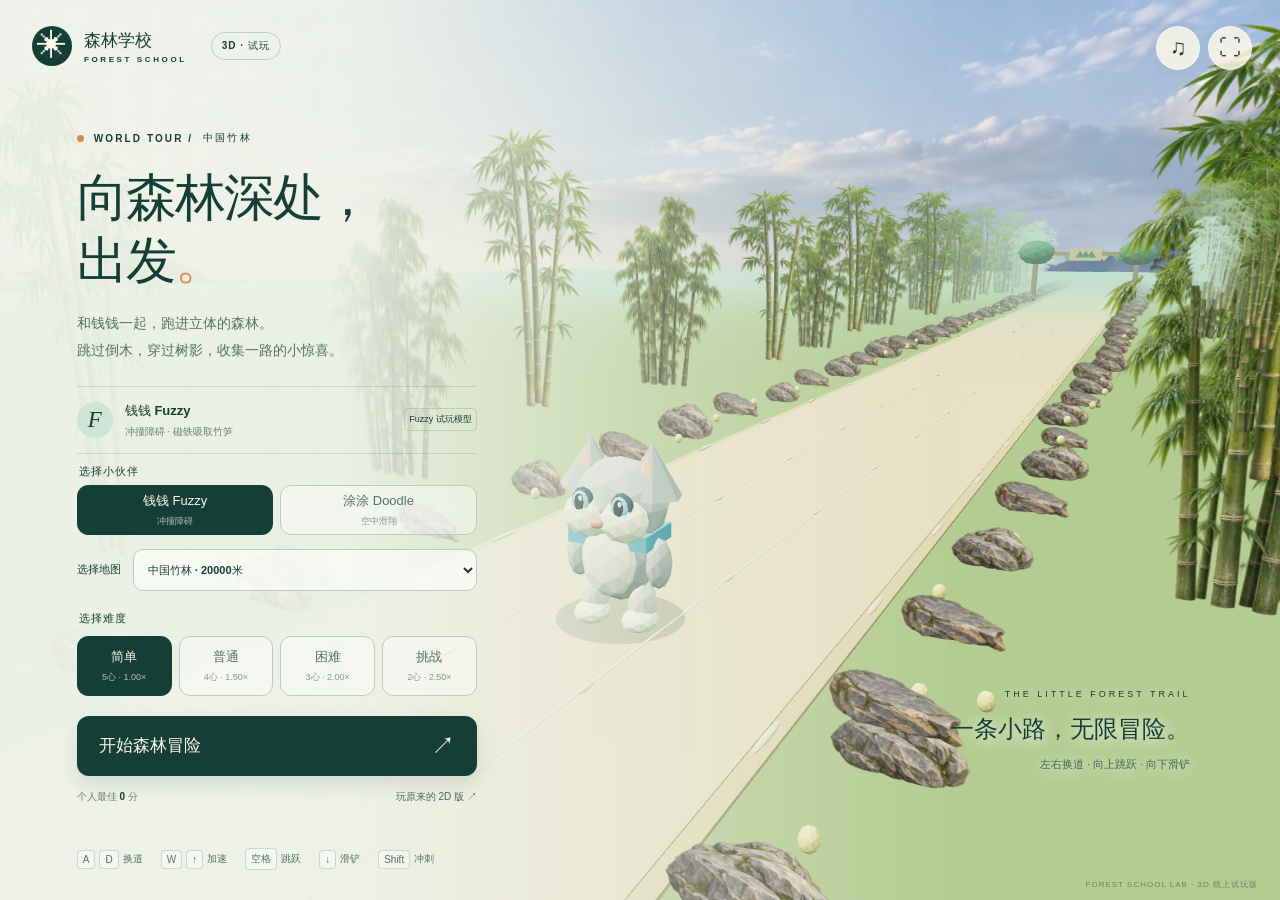
==== 3d/index.html @ b02e5a10 "feat: publish standalone 3d runner preview" ====
<!doctype html>
<html lang="zh-CN">
<head>
  <meta charset="UTF-8"><meta name="viewport" content="width=device-width, initial-scale=1, viewport-fit=cover">
  <meta name="theme-color" content="#163f36"><title>森林学校 · 林间奇遇 3D</title>
  <script>
    const previewUrl = new URL(location.href);
    for (const flag of ['testFuzzyV5', 'testDoodle', 'testSceneV2']) previewUrl.searchParams.set(flag, '1');
    previewUrl.searchParams.delete('testMap');
    if (previewUrl.href !== location.href) history.replaceState(null, '', previewUrl.href);
  </script>
  <link rel="icon" href="data:,"><link rel="stylesheet" href="./style.css">
</head>
<body>
  <main id="app">
    <canvas id="scene" aria-label="三维森林跑道：左右换道，上滑跳跃，下滑滑铲" tabindex="0"></canvas>
    <header class="brand"><span class="brand-mark">✳</span><span>森林学校<small>FOREST SCHOOL</small></span><span class="edition">3D · 试玩</span></header>
    <div class="utilities"><button id="sound" class="icon" aria-label="开启音效" title="音效">♫</button><button id="fullscreen" class="icon" aria-label="切换全屏" title="全屏">⛶</button><button id="pause" class="icon" aria-label="暂停游戏" hidden>Ⅱ</button></div>
    <section id="menu" class="screen menu" aria-label="开始界面">
      <div class="intro">
        <p class="eyebrow"><span></span> WORLD TOUR / <span id="menu-map-name">中国竹林</span></p>
        <h1>向森林深处，<br>出发<span>。</span></h1>
        <p id="menu-lead" class="lead">和钱钱一起，跑进立体的森林。<br>跳过倒木，穿过树影，收集一路的小惊喜。</p>
        <div class="character-line"><span id="character-avatar" class="avatar">F</span><div><b id="character-name">钱钱 Fuzzy</b><small id="character-power">护盾挡一次撞击 · 磁铁吸取橡果</small></div><span class="model-note">临时模型</span></div>
        <fieldset id="character-options" class="character-options" hidden><legend>选择小伙伴</legend><div class="level-options"><button data-character="fuzzy" class="selected" aria-pressed="true">钱钱 Fuzzy<small>冲撞障碍</small></button><button data-character="doodle" aria-pressed="false">涂涂 Doodle<small>空中滑翔</small></button></div></fieldset>
        <label class="map-picker" for="map-select">选择地图 <select id="map-select" aria-label="选择地图"></select></label>
        <fieldset id="levels"><legend>选择难度</legend><div class="level-options">
          <button data-level="easy" class="selected" aria-pressed="true">简单<small>5心 · 1.00×</small></button><button data-level="normal" aria-pressed="false">普通<small>4心 · 1.50×</small></button><button data-level="hard" aria-pressed="false">困难<small>3心 · 2.00×</small></button><button data-level="nightmare" aria-pressed="false">挑战<small>2心 · 2.50×</small></button>
        </div></fieldset>
        <button id="start-btn" class="primary" disabled><span>正在唤醒森林…</span><span aria-hidden="true">↗</span></button>
        <div class="menu-foot"><span>个人最佳 <b id="best">0</b> 分</span><a href="https://willzhan1983.github.io/forest-school-runner/" target="_blank" rel="noopener">玩原来的 2D 版 ↗</a></div>
      </div>
      <aside class="field-note"><span>THE LITTLE FOREST TRAIL</span><b>一条小路，无限冒险。</b><p>左右换道 · 向上跳跃 · 向下滑铲</p></aside>
      <div class="menu-controls"><span><kbd>A</kbd><kbd>D</kbd> 换道</span><span><kbd>W</kbd><kbd>↑</kbd> 加速</span><span><kbd>空格</kbd> 跳跃</span><span><kbd>↓</kbd> 滑铲</span><span><kbd>Shift</kbd> <span id="skill-control-hint">冲刺</span></span></div>
    </section>
    <section id="hud" hidden aria-label="游戏信息">
      <div class="stats"><div><small>本次得分</small><strong id="score">0</strong></div><div class="distance"><strong id="distance">0</strong><small>米</small></div><div class="hearts"><span id="hearts">♥ 5/5</span><div id="health-track" class="health-track" role="progressbar" aria-label="生命值" aria-valuemin="0" aria-valuemax="5" aria-valuenow="5"><i id="health-fill"></i></div><small>每 3000 分恢复 1 心</small></div></div>
      <div class="trail-label"><span id="map-num">01</span><span id="map-name">中国竹林</span><span id="map-goal">终点 20000m</span><i></i><span id="speed">24.0 m/s</span></div>
      <div id="mission" class="mission-pill"><span id="mission-alert" class="mission-alert" aria-hidden="true">!</span><span id="mission-label">短任务 · 收集橡果</span><strong id="mission-progress">0/12</strong><i><b id="mission-fill"></b></i></div>
      <div id="powerups" class="powerups" hidden><span id="shield-status" hidden><img src="./assets/items/shield.png" alt="">护盾 ×1</span><span id="magnet-status" hidden><img src="./assets/items/magnet.png" alt="">磁铁 <b id="magnet-time">0</b>s</span><span id="double-status" hidden><img alt="">双倍 <b id="double-time">0</b>s</span></div>
      <div id="dash-status" class="dash-status" data-state="ready"><span id="skill-label">ϟ 冲撞技能</span><strong id="dash-state">可使用</strong><small id="dash-time">撞碎前方障碍</small><i><b id="dash-fill"></b></i></div>
      <div id="toast" role="status" aria-live="polite"></div>
      <div class="controls"><div class="steer"><button data-action="left" aria-label="向左换道">←</button><button data-action="right" aria-label="向右换道">→</button></div><div class="actions"><button data-action="slide" aria-label="滑铲">↓<small>滑铲</small></button><button data-action="jump" aria-label="跳跃">↑<small>跳跃</small></button><button id="dash" data-action="dash" aria-label="冲撞"><span id="skill-icon">ϟ</span><small>冲撞</small></button></div></div>
    </section>
    <section id="dialog" class="screen dialog" hidden><div class="dialog-card"><p class="eyebrow" id="dialog-kicker">TAKE A LITTLE BREAK</p><h2 id="dialog-title">森林等你回来</h2><p id="dialog-copy"></p><div id="result-stats" hidden></div><button id="resume" class="primary">继续奔跑 →</button><button id="next-map" class="primary" hidden>前往下一张地图 →</button><button id="restart" class="primary" hidden>再跑一次 ↗</button><button id="home" class="secondary">返回首页</button></div></section>
    <div id="failure" class="failure" role="alert" hidden><h2>森林暂时没能打开</h2><p id="failure-copy">请刷新重试，或先玩原来的 2D 版本。</p><button onclick="location.reload()">重新加载</button><a href="https://willzhan1983.github.io/forest-school-runner/">打开原版</a></div>
    <footer class="prototype-label">FOREST SCHOOL LAB · 3D 原型 · 角色为临时模型</footer>
  </main>
  <script type="importmap">{"imports":{"three":"./vendor/three.module.js"}}</script>
  <script type="module">
    import('./main.js').catch(error => {
      console.error(error);
      document.querySelector('#failure').hidden = false;
      document.querySelector('#failure-copy').textContent = '3D 加载失败。可刷新重试，或先玩原来的 2D 版本。';
    });
  </script>
</body>
</html>
---- 3d/style.css ----
:root{font-family:-apple-system,BlinkMacSystemFont,"PingFang SC","Microsoft YaHei",sans-serif;color:#153f36;font-synthesis:none;--ink:#153f36;--cream:#fcf7e9;--mint:#dbebd3}
#app:not([data-mode="menu"]) .edition{display:none}
*{box-sizing:border-box}body{margin:0;background:#b1d4bc}button,a{-webkit-tap-highlight-color:transparent}button{font:inherit;cursor:pointer;touch-action:manipulation}button:focus-visible,a:focus-visible{outline:3px solid #e39435;outline-offset:4px}button:disabled{cursor:wait;opacity:.65}[hidden]{display:none!important}
#app{position:relative;width:100%;height:100dvh;min-height:360px;overflow:hidden}#scene{width:100%;height:100%;display:block;touch-action:none;outline:none}
.brand{position:absolute;top:max(26px,env(safe-area-inset-top));left:max(32px,env(safe-area-inset-left));display:flex;align-items:center;gap:12px;z-index:3;font-size:17px;font-weight:700}.brand small{display:block;font-size:8px;letter-spacing:2.6px;margin-top:3px}.brand-mark{display:grid;place-items:center;background:var(--ink);color:var(--cream);width:40px;height:40px;border-radius:50%;font-size:30px}.edition{font-size:10px;font-weight:600;letter-spacing:1px;border:1px solid #153f3633;padding:6px 10px;border-radius:20px;margin-left:12px}
.utilities{position:absolute;top:max(26px,env(safe-area-inset-top));right:max(28px,env(safe-area-inset-right));display:flex;gap:8px;z-index:5}.icon{background:#fcf7e9d9;border:1px solid #fff7;width:44px;height:44px;border-radius:50%;color:var(--ink);font-size:22px;box-shadow:0 2px 12px #153f360c}.icon:hover{background:#fff}
.screen{position:absolute;inset:0}.menu{background:linear-gradient(90deg,#eef2e9f5 0%,#eef2e9ed 27%,#eef2e958 52%,transparent 75%);display:flex;align-items:center;padding:90px 6% 65px}.intro{max-width:400px;width:40%}.eyebrow{font-size:10px;letter-spacing:2.1px;font-weight:700;display:flex;align-items:center;gap:10px}.eyebrow>span:first-child{background:#d48b46;width:7px;height:7px;border-radius:50%}h1{font-size:clamp(36px,4vw,62px);font-weight:800;letter-spacing:-2px;line-height:1.22;margin:22px 0 18px}h1>span{color:#dd904e}.lead{font-size:14px;line-height:1.9;color:#527368;margin:0 0 22px}.character-line{display:flex;align-items:center;gap:12px;padding:14px 0;border-top:1px solid #153f3622;border-bottom:1px solid #153f3622}.avatar{width:36px;height:36px;background:#cfe3d6;border-radius:50%;display:grid;place-items:center;font-family:Georgia,serif;font-size:23px;font-style:italic}.character-line b{font-size:13px}.character-line small{font-size:10px;display:block;color:#688377;margin-top:5px}.model-note{margin-left:auto;font-size:9px;border:1px solid #9daea077;border-radius:4px;padding:4px;white-space:nowrap}
fieldset{padding:0;margin:20px 0;border:0}legend{font-size:11px;margin-bottom:10px;letter-spacing:1px}.level-options{display:flex;gap:7px}.level-options button{flex:1;border:1px solid #bccbc0;border-radius:11px;background:#ffffff66;padding:11px 4px;color:#527368;font-size:13px;min-height:48px}.level-options button small{display:block;font-size:9px;opacity:.7;margin-top:5px}.level-options button.selected{color:var(--cream);background:var(--ink);border-color:var(--ink)}.primary{width:100%;min-height:54px;padding:14px 22px;background:var(--ink);color:var(--cream);border:0;border-radius:12px;display:flex;align-items:center;justify-content:space-between;font-size:17px;font-weight:600;box-shadow:0 8px 20px #173a2820}.primary:hover{background:#235b48}.primary span:last-child{font-size:24px}.menu-foot{display:flex;justify-content:space-between;gap:10px;font-size:10px;margin-top:14px;color:#6c8275}.menu-foot a{color:#46685b;text-decoration:none}.menu-foot b{color:var(--ink)}.field-note{position:absolute;right:7%;bottom:13%;text-align:right;max-width:340px;text-shadow:0 2px 14px #fff}.field-note>span{font-size:9px;letter-spacing:3px}.field-note b{display:block;font-size:24px;margin:12px 0}.field-note p{font-size:11px;color:#446958}.menu-controls{position:absolute;bottom:30px;left:6%;display:flex;gap:18px;font-size:10px;color:#527368}.menu-controls span{display:flex;align-items:center;gap:4px}kbd{font-family:inherit;border:1px solid #78988955;border-radius:4px;padding:3px 5px;background:#fff6;font-size:10px}
.map-picker{display:flex;align-items:center;gap:12px;margin-top:14px;font-size:11px;font-weight:700}.map-picker select{flex:1;min-width:0;height:42px;border:1px solid #bccbc0;border-radius:10px;padding:0 10px;background:#fff9;color:var(--ink);font:inherit}
.prototype-label{position:absolute;bottom:max(10px,env(safe-area-inset-bottom));right:22px;font-size:8px;letter-spacing:1px;color:#173f3680;pointer-events:none}.stats{position:absolute;top:max(88px,calc(env(safe-area-inset-top) + 65px));left:50%;transform:translateX(-50%);width:min(540px,calc(100% - 40px));display:flex;align-items:center;justify-content:space-between;border:1px solid #fff8;border-radius:18px;padding:14px 22px;background:#fcf7e9d9;box-shadow:0 6px 24px #173f3610;backdrop-filter:blur(12px)}.stats small{font-size:10px;display:block;color:#597769}.stats strong{font-size:27px;font-variant-numeric:tabular-nums}.distance{display:flex;align-items:baseline;gap:4px}.distance strong{font-size:25px}.hearts{text-align:right}.hearts>span{letter-spacing:2px;color:#c86548;font-size:21px}.hearts small{font-size:9px;margin-top:5px}.trail-label{position:absolute;top:180px;left:50%;transform:translateX(-50%);font-size:10px;letter-spacing:1px;display:flex;gap:8px;align-items:center;white-space:nowrap}.trail-label>span:first-child{background:#1c513f;color:white;border-radius:50%;padding:5px}.trail-label i{width:28px;height:1px;background:#32644288}.controls{position:absolute;bottom:max(32px,calc(env(safe-area-inset-bottom) + 18px));left:4%;right:4%;display:flex;justify-content:space-between;align-items:flex-end;pointer-events:none}.controls button{pointer-events:auto;min-width:56px;height:58px;border:1px solid #fff9;border-radius:18px;color:var(--ink);font-size:26px;background:#fcf7e9dd;box-shadow:0 5px 16px #163f3622;user-select:none}.controls button:active{transform:scale(.95);background:#fff}.steer,.actions{display:flex;gap:8px;align-items:flex-end}.controls small{display:block;font-size:9px;font-weight:600;line-height:1}.controls #dash{background:#e3a34c;color:#3b381c;min-width:68px;height:70px;border-color:#f5d497}.controls #dash:disabled{opacity:.6;cursor:default}
#toast{position:absolute;top:220px;left:50%;transform:translateX(-50%);padding:9px 16px;border-radius:20px;background:#153f36dc;color:white;font-size:12px;white-space:nowrap;opacity:0;transition:opacity .2s;pointer-events:none}#toast.visible{opacity:1}.dialog{background:#0d33275c;backdrop-filter:blur(8px);z-index:6;display:grid;place-items:center;padding:24px}.dialog-card{background:var(--cream);padding:32px;border-radius:26px;width:min(400px,100%);text-align:center;box-shadow:0 20px 80px #0d33272e}.dialog-card .eyebrow{justify-content:center;font-size:9px}.dialog-card h2{font-size:28px;margin:24px 0 12px}.dialog-card p{font-size:13px;color:#648071;line-height:1.8}.dialog-card .primary{justify-content:center;margin-top:22px}.secondary{width:100%;min-height:44px;background:transparent;border:0;color:#547267;margin-top:8px}.result-number{font-size:46px;font-weight:700;line-height:1.4}.result-detail{display:flex;justify-content:center;gap:24px;font-size:13px;color:#648071}.failure{position:absolute;inset:0;z-index:20;display:flex;flex-direction:column;justify-content:center;align-items:center;padding:30px;background:var(--cream);text-align:center}.failure button,.failure a{margin:10px;padding:14px;border-radius:12px;color:var(--ink);border:1px solid #557467;background:white;font-size:16px}
@media(orientation:portrait){.brand{left:20px;top:max(20px,env(safe-area-inset-top));font-size:14px;gap:9px}.brand-mark{width:34px;height:34px;font-size:26px}.brand small{font-size:7px}.edition{margin-left:2px;font-size:8px;padding:5px 7px}.utilities{right:16px;top:max(18px,env(safe-area-inset-top));gap:5px}.icon{width:40px;height:44px;border-radius:14px;font-size:20px}#fullscreen{display:none}.menu{padding:0;background:linear-gradient(0deg,#edf1e7 0%,#edf1e7fa 35%,#edf1e7d9 56%,transparent 76%);align-items:flex-end}.intro{width:100%;max-width:none;padding:0 24px max(36px,calc(env(safe-area-inset-bottom) + 24px))}.eyebrow{font-size:9px;margin:8px 0}h1{font-size:36px;line-height:1.2;margin:12px 0;letter-spacing:-1px}h1 br{display:none}.lead{font-size:12px;line-height:1.6;margin-bottom:14px}.lead br{display:none}.character-line{padding:10px 0}.character-line small{font-size:9px}fieldset{margin:14px 0}.level-options button{min-height:49px;padding:9px 3px}.primary{min-height:54px}.menu-foot{font-size:9px;margin-top:12px}.field-note,.menu-controls{display:none}.prototype-label{font-size:7px;bottom:8px;right:50%;transform:translateX(50%);white-space:nowrap}.stats{top:max(78px,calc(env(safe-area-inset-top) + 60px));width:calc(100% - 32px);padding:12px 14px;gap:8px}.stats strong{font-size:25px}.hearts>span{font-size:18px;letter-spacing:1px}.hearts small{font-size:8px}.trail-label{top:159px}#toast{top:197px;font-size:11px;max-width:94%;white-space:normal;text-align:center}.controls{left:12px;right:12px;bottom:max(28px,calc(env(safe-area-inset-bottom) + 16px))}.steer,.actions{gap:6px}.controls button{min-width:48px;width:48px;height:56px;border-radius:16px}.controls #dash{min-width:56px;height:65px}.dialog-card{padding:24px}}
@media(orientation:portrait) and (max-height:700px){.intro{padding:0 18px 28px}h1{font-size:30px}.lead{margin-bottom:8px}.character-line{padding:8px 0}fieldset{margin:10px 0}.level-options button{min-height:46px}.menu-foot{margin-top:8px}.eyebrow{font-size:8px}.brand{top:12px}.utilities{top:10px}}
@media(orientation:landscape) and (max-height:560px){.brand{top:14px;left:22px;font-size:13px}.brand-mark{width:30px;height:30px;font-size:23px}.utilities{top:12px;right:16px}.menu{padding:65px 5% 22px}.intro{width:46%;max-width:380px}.intro>.eyebrow,.lead,.character-line,.menu-controls,.field-note{display:none}h1{font-size:32px;margin:0 0 12px}h1 br{display:none}fieldset{margin:12px 0}.level-options button{min-height:48px;padding:8px}.primary{min-height:48px;padding:10px 18px}.stats{top:12px;width:340px;padding:8px 12px}.stats strong{font-size:20px}.hearts>span{font-size:15px}.hearts small{font-size:8px}.trail-label{top:86px}#toast{top:116px}.controls{bottom:20px}.prototype-label{bottom:5px}.dialog-card{padding:20px;width:360px}.dialog-card h2{margin:10px 0;font-size:24px}.dialog-card .primary{margin-top:12px}}
.hearts>span{font-size:14px;font-weight:800;letter-spacing:0}
.health-track{width:125px;max-width:100%;height:9px;margin:4px 0 3px auto;border-radius:99px;background:#f0d3c9;overflow:hidden}
.health-track i{display:block;height:100%;width:100%;border-radius:inherit;background:#cc674d;transition:width .2s}
.powerups{position:absolute;left:50%;bottom:max(108px,calc(env(safe-area-inset-bottom) + 94px));transform:translateX(-50%);display:flex;gap:7px;white-space:nowrap;pointer-events:none}
.powerups[hidden],.powerups span[hidden]{display:none}
.powerups span{display:flex;align-items:center;gap:4px;padding:4px 9px 4px 5px;border-radius:20px;background:#fff9e9e8;color:#194c42;font-size:11px;font-weight:700;box-shadow:0 3px 12px #173f3622}
.powerups img{width:25px;height:25px;object-fit:contain}
@media(max-width:360px){.powerups{gap:3px}.powerups span{padding:3px 5px;font-size:10px}.powerups img{width:20px;height:20px}}
@media(orientation:portrait){.menu{overflow-y:auto}.intro{margin-top:auto}.map-picker{margin-top:8px}.trail-label{gap:5px;font-size:9px}.trail-label i{width:12px}}
@media(orientation:portrait) and (max-height:700px){.lead,.character-line{display:none}.map-picker select{height:38px}.menu-foot{margin-top:6px}}
@media(orientation:portrait){.health-track{width:94px;height:8px}.hearts>span{font-size:13px}}
@media(orientation:landscape) and (max-height:560px){.health-track{width:92px;height:7px}.powerups{bottom:auto;top:111px}}
.mission-pill{position:absolute;top:202px;left:50%;transform:translateX(-50%);width:min(360px,calc(100% - 32px));min-height:44px;padding:7px 12px;border:2px solid #e5a447;border-radius:14px;background:#fcf7e9f5;box-shadow:0 5px 18px #173f3640;display:flex;align-items:center;gap:8px;color:var(--ink);font-size:13px;font-weight:700;white-space:nowrap;pointer-events:none}
.mission-alert{display:grid;place-items:center;flex:none;width:28px;height:28px;border-radius:50%;background:#d9762c;color:#fff;font-size:20px;line-height:1}.mission-pill strong{margin-left:auto;font-size:14px;font-variant-numeric:tabular-nums}.mission-pill>i{position:absolute;bottom:0;left:12px;right:12px;height:4px;background:#b9cdbb;border-radius:4px;overflow:hidden}.mission-pill>i>b{display:block;width:0;height:100%;background:#d99047}.mission-pill.done{background:#e8f3db;border-color:#75ae65}.mission-pill.done .mission-alert{background:#3e9165}
#toast{top:258px}
@media(orientation:portrait){.mission-pill{top:184px}#toast{top:236px}}
@media(orientation:landscape) and (max-height:560px){.mission-pill{top:108px}.powerups{top:160px}#toast{top:202px}}
.dash-status{position:absolute;right:max(18px,env(safe-area-inset-right));top:274px;width:108px;padding:10px 11px;border:1px solid #c5efdf;border-radius:15px;background:#103c35e8;color:#fff;box-shadow:0 5px 18px #102c2680;pointer-events:none;text-align:center;font-variant-numeric:tabular-nums}
.dash-status span,.dash-status small{display:block;font-size:10px}.dash-status strong{display:block;margin:4px 0;font-size:17px}.dash-status i{display:block;height:5px;margin-top:7px;border-radius:9px;background:#ffffff55;overflow:hidden}.dash-status i b{display:block;width:100%;height:100%;background:#f8c978;border-radius:inherit}.dash-status[data-state="active"]{background:#146d62f2;border-color:#78ffdc;box-shadow:0 0 22px #53edc9ad}.dash-status[data-state="active"] strong{color:#fff2a5}.dash-status[data-state="cooling"]{background:#28423dde;color:#ecf5ec}
@media(orientation:portrait){.dash-status{top:286px;right:max(10px,env(safe-area-inset-right));width:99px;padding:9px 7px}}
@media(orientation:landscape) and (max-height:560px){.dash-status{top:96px;right:max(14px,env(safe-area-inset-right))}}
.character-options{margin:10px 0}.character-options legend{margin-bottom:6px}.character-options button{min-height:42px;padding:6px 4px}
@media(orientation:portrait) and (max-height:700px){.character-options{margin:6px 0}.character-options button{min-height:38px}}
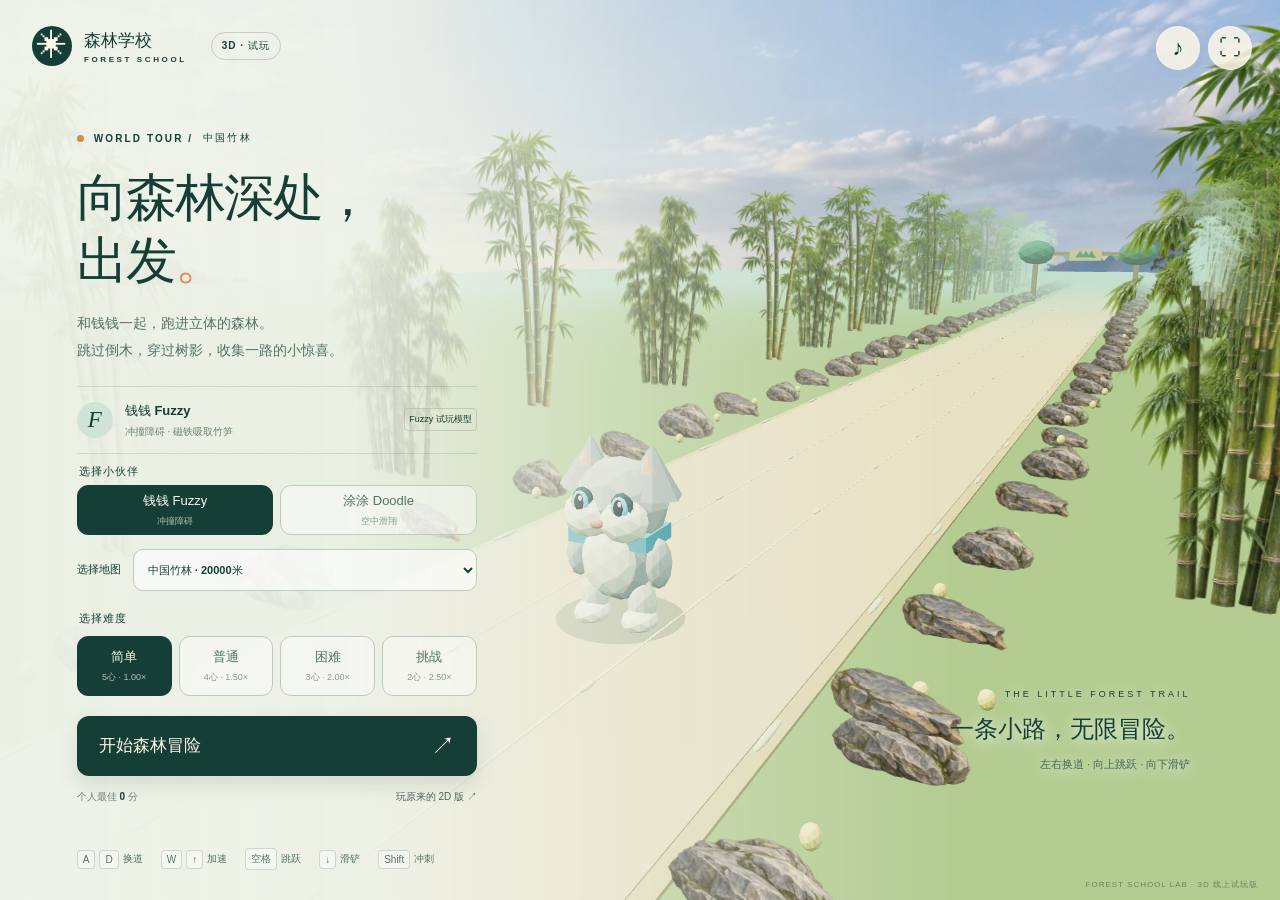
==== commit f3965c5b: "Add map-specific background music to 3D runner" ====
--- a/3d/index.html
+++ b/3d/index.html
@@ -15,7 +15,7 @@
   <main id="app">
     <canvas id="scene" aria-label="三维森林跑道：左右换道，上滑跳跃，下滑滑铲" tabindex="0"></canvas>
     <header class="brand"><span class="brand-mark">✳</span><span>森林学校<small>FOREST SCHOOL</small></span><span class="edition">3D · 试玩</span></header>
-    <div class="utilities"><button id="sound" class="icon" aria-label="开启音效" title="音效">♫</button><button id="fullscreen" class="icon" aria-label="切换全屏" title="全屏">⛶</button><button id="pause" class="icon" aria-label="暂停游戏" hidden>Ⅱ</button></div>
+    <div class="utilities"><button id="sound" class="icon" aria-label="关闭音乐和音效" title="音乐与音效">♪</button><button id="fullscreen" class="icon" aria-label="切换全屏" title="全屏">⛶</button><button id="pause" class="icon" aria-label="暂停游戏" hidden>Ⅱ</button></div>
     <section id="menu" class="screen menu" aria-label="开始界面">
       <div class="intro">
         <p class="eyebrow"><span></span> WORLD TOUR / <span id="menu-map-name">中国竹林</span></p>
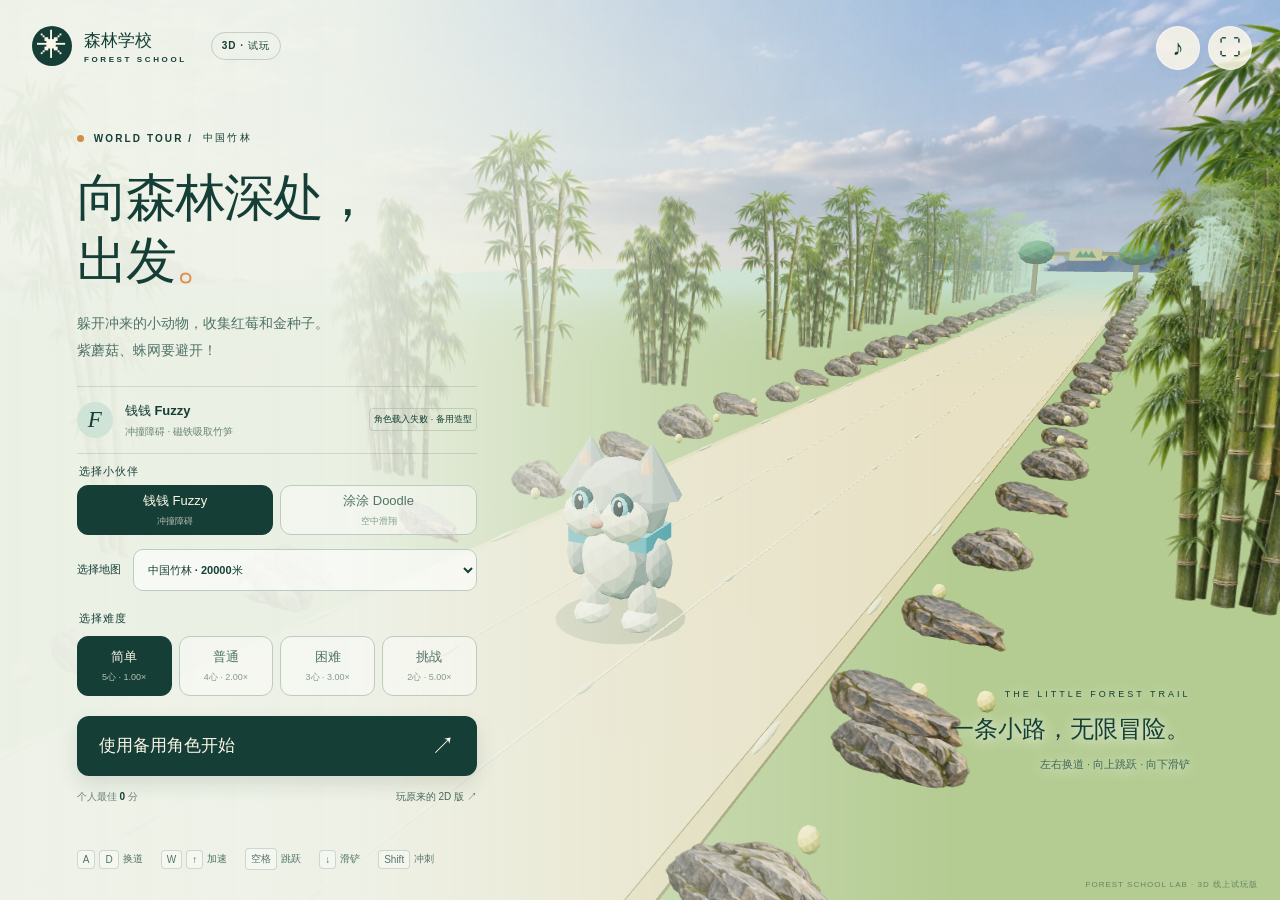
==== commit 10a9741d: "Release 3D plush characters, wildlife and 1/2/3/5 speed tiers" ====
--- a/3d/index.html
+++ b/3d/index.html
@@ -9,7 +9,7 @@
     previewUrl.searchParams.delete('testMap');
     if (previewUrl.href !== location.href) history.replaceState(null, '', previewUrl.href);
   </script>
-  <link rel="icon" href="data:,"><link rel="stylesheet" href="./style.css">
+  <link rel="icon" href="data:,"><link rel="stylesheet" href="./style.css?v=release-20261004">
 </head>
 <body>
   <main id="app">
@@ -25,7 +25,7 @@
         <fieldset id="character-options" class="character-options" hidden><legend>选择小伙伴</legend><div class="level-options"><button data-character="fuzzy" class="selected" aria-pressed="true">钱钱 Fuzzy<small>冲撞障碍</small></button><button data-character="doodle" aria-pressed="false">涂涂 Doodle<small>空中滑翔</small></button></div></fieldset>
         <label class="map-picker" for="map-select">选择地图 <select id="map-select" aria-label="选择地图"></select></label>
         <fieldset id="levels"><legend>选择难度</legend><div class="level-options">
-          <button data-level="easy" class="selected" aria-pressed="true">简单<small>5心 · 1.00×</small></button><button data-level="normal" aria-pressed="false">普通<small>4心 · 1.50×</small></button><button data-level="hard" aria-pressed="false">困难<small>3心 · 2.00×</small></button><button data-level="nightmare" aria-pressed="false">挑战<small>2心 · 2.50×</small></button>
+          <button data-level="easy" class="selected" aria-pressed="true">简单<small>5心 · 1.00×</small></button><button data-level="normal" aria-pressed="false">普通<small>4心 · 2.00×</small></button><button data-level="hard" aria-pressed="false">困难<small>3心 · 3.00×</small></button><button data-level="nightmare" aria-pressed="false">挑战<small>2心 · 5.00×</small></button>
         </div></fieldset>
         <button id="start-btn" class="primary" disabled><span>正在唤醒森林…</span><span aria-hidden="true">↗</span></button>
         <div class="menu-foot"><span>个人最佳 <b id="best">0</b> 分</span><a href="https://willzhan1983.github.io/forest-school-runner/" target="_blank" rel="noopener">玩原来的 2D 版 ↗</a></div>
@@ -40,6 +40,7 @@
       <div id="powerups" class="powerups" hidden><span id="shield-status" hidden><img src="./assets/items/shield.png" alt="">护盾 ×1</span><span id="magnet-status" hidden><img src="./assets/items/magnet.png" alt="">磁铁 <b id="magnet-time">0</b>s</span><span id="double-status" hidden><img alt="">双倍 <b id="double-time">0</b>s</span></div>
       <div id="dash-status" class="dash-status" data-state="ready"><span id="skill-label">ϟ 冲撞技能</span><strong id="dash-state">可使用</strong><small id="dash-time">撞碎前方障碍</small><i><b id="dash-fill"></b></i></div>
       <div id="toast" role="status" aria-live="polite"></div>
+      <div id="animal-warning" role="status" aria-live="polite" hidden></div>
       <div class="controls"><div class="steer"><button data-action="left" aria-label="向左换道">←</button><button data-action="right" aria-label="向右换道">→</button></div><div class="actions"><button data-action="slide" aria-label="滑铲">↓<small>滑铲</small></button><button data-action="jump" aria-label="跳跃">↑<small>跳跃</small></button><button id="dash" data-action="dash" aria-label="冲撞"><span id="skill-icon">ϟ</span><small>冲撞</small></button></div></div>
     </section>
     <section id="dialog" class="screen dialog" hidden><div class="dialog-card"><p class="eyebrow" id="dialog-kicker">TAKE A LITTLE BREAK</p><h2 id="dialog-title">森林等你回来</h2><p id="dialog-copy"></p><div id="result-stats" hidden></div><button id="resume" class="primary">继续奔跑 →</button><button id="next-map" class="primary" hidden>前往下一张地图 →</button><button id="restart" class="primary" hidden>再跑一次 ↗</button><button id="home" class="secondary">返回首页</button></div></section>
@@ -48,7 +49,7 @@
   </main>
   <script type="importmap">{"imports":{"three":"./vendor/three.module.js"}}</script>
   <script type="module">
-    import('./main.js').catch(error => {
+    import('./main.js?v=speed-1235-20261004').catch(error => {
       console.error(error);
       document.querySelector('#failure').hidden = false;
       document.querySelector('#failure-copy').textContent = '3D 加载失败。可刷新重试，或先玩原来的 2D 版本。';
--- a/3d/style.css
+++ b/3d/style.css
@@ -34,4 +34,8 @@
 @media(orientation:portrait){.dash-status{top:286px;right:max(10px,env(safe-area-inset-right));width:99px;padding:9px 7px}}
 @media(orientation:landscape) and (max-height:560px){.dash-status{top:96px;right:max(14px,env(safe-area-inset-right))}}
 .character-options{margin:10px 0}.character-options legend{margin-bottom:6px}.character-options button{min-height:42px;padding:6px 4px}
+#toast{top:auto;bottom:max(154px,calc(env(safe-area-inset-bottom) + 140px));left:4%;transform:none;max-width:calc(100% - 32px);white-space:normal}
+#animal-warning{position:absolute;bottom:max(205px,calc(env(safe-area-inset-bottom) + 191px));left:4%;max-width:calc(100% - 32px);padding:8px 12px;border:2px solid #edaa4f;border-radius:14px;background:#fff1d9f0;color:#713d12;font-size:12px;font-weight:700;pointer-events:none}
+@media(orientation:portrait){#toast,#animal-warning{left:16px;font-size:11px}}
+@media(orientation:landscape) and (max-height:560px){#toast{bottom:100px}#animal-warning{bottom:142px}}
 @media(orientation:portrait) and (max-height:700px){.character-options{margin:6px 0}.character-options button{min-height:38px}}
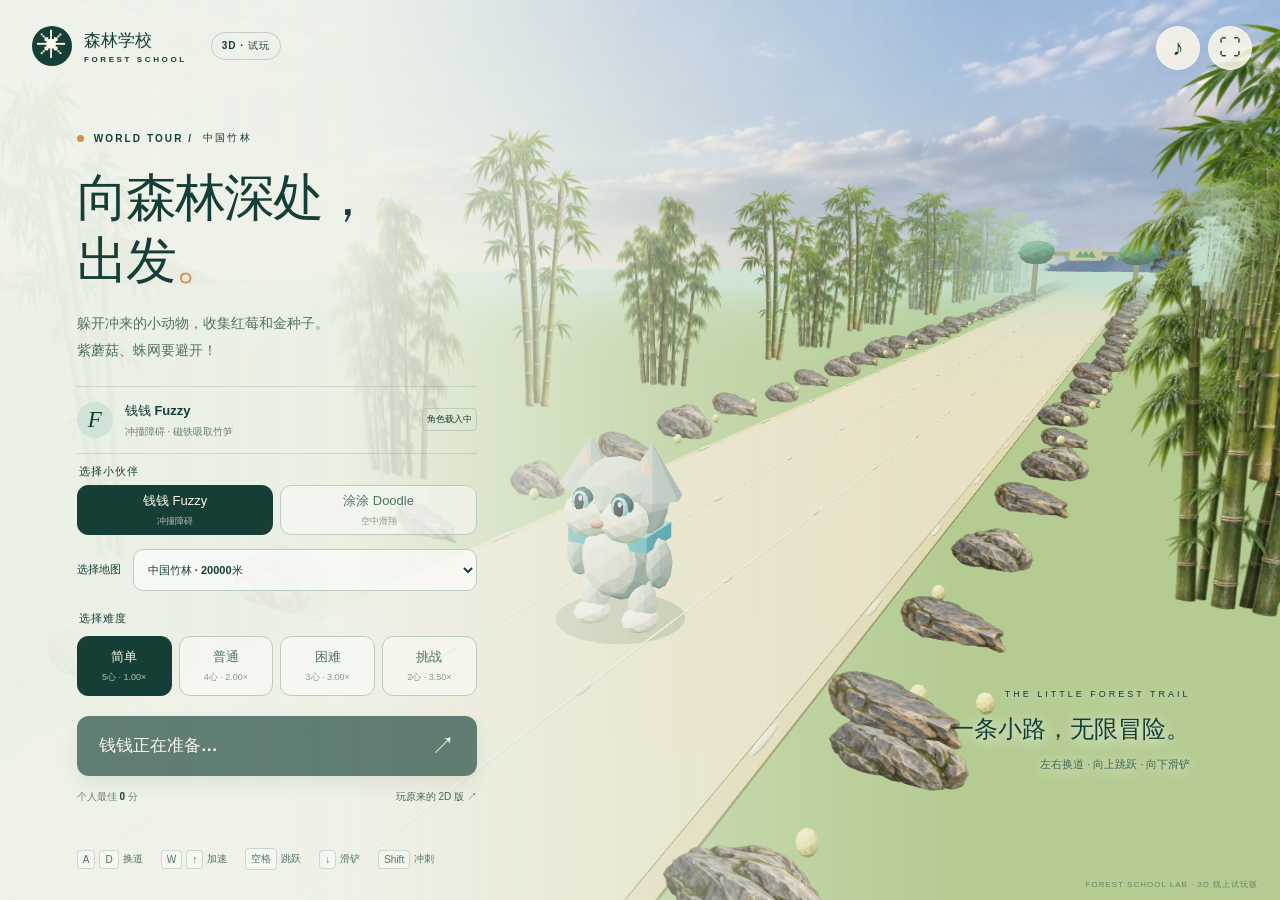
==== commit 8c14625b: "Complete runner audit optimizations and mobile fullscreen flow" ====
--- a/3d/index.html
+++ b/3d/index.html
@@ -25,7 +25,7 @@
         <fieldset id="character-options" class="character-options" hidden><legend>选择小伙伴</legend><div class="level-options"><button data-character="fuzzy" class="selected" aria-pressed="true">钱钱 Fuzzy<small>冲撞障碍</small></button><button data-character="doodle" aria-pressed="false">涂涂 Doodle<small>空中滑翔</small></button></div></fieldset>
         <label class="map-picker" for="map-select">选择地图 <select id="map-select" aria-label="选择地图"></select></label>
         <fieldset id="levels"><legend>选择难度</legend><div class="level-options">
-          <button data-level="easy" class="selected" aria-pressed="true">简单<small>5心 · 1.00×</small></button><button data-level="normal" aria-pressed="false">普通<small>4心 · 2.00×</small></button><button data-level="hard" aria-pressed="false">困难<small>3心 · 3.00×</small></button><button data-level="nightmare" aria-pressed="false">挑战<small>2心 · 5.00×</small></button>
+          <button data-level="easy" class="selected" aria-pressed="true">简单<small>5心 · 1.00×</small></button><button data-level="normal" aria-pressed="false">普通<small>4心 · 2.00×</small></button><button data-level="hard" aria-pressed="false">困难<small>3心 · 3.00×</small></button><button data-level="nightmare" aria-pressed="false">挑战<small>2心 · 3.50×</small></button>
         </div></fieldset>
         <button id="start-btn" class="primary" disabled><span>正在唤醒森林…</span><span aria-hidden="true">↗</span></button>
         <div class="menu-foot"><span>个人最佳 <b id="best">0</b> 分</span><a href="https://willzhan1983.github.io/forest-school-runner/" target="_blank" rel="noopener">玩原来的 2D 版 ↗</a></div>
@@ -49,7 +49,7 @@
   </main>
   <script type="importmap">{"imports":{"three":"./vendor/three.module.js"}}</script>
   <script type="module">
-    import('./main.js?v=speed-1235-20261004').catch(error => {
+    import('./main.js?v=audit-20261014').catch(error => {
       console.error(error);
       document.querySelector('#failure').hidden = false;
       document.querySelector('#failure-copy').textContent = '3D 加载失败。可刷新重试，或先玩原来的 2D 版本。';
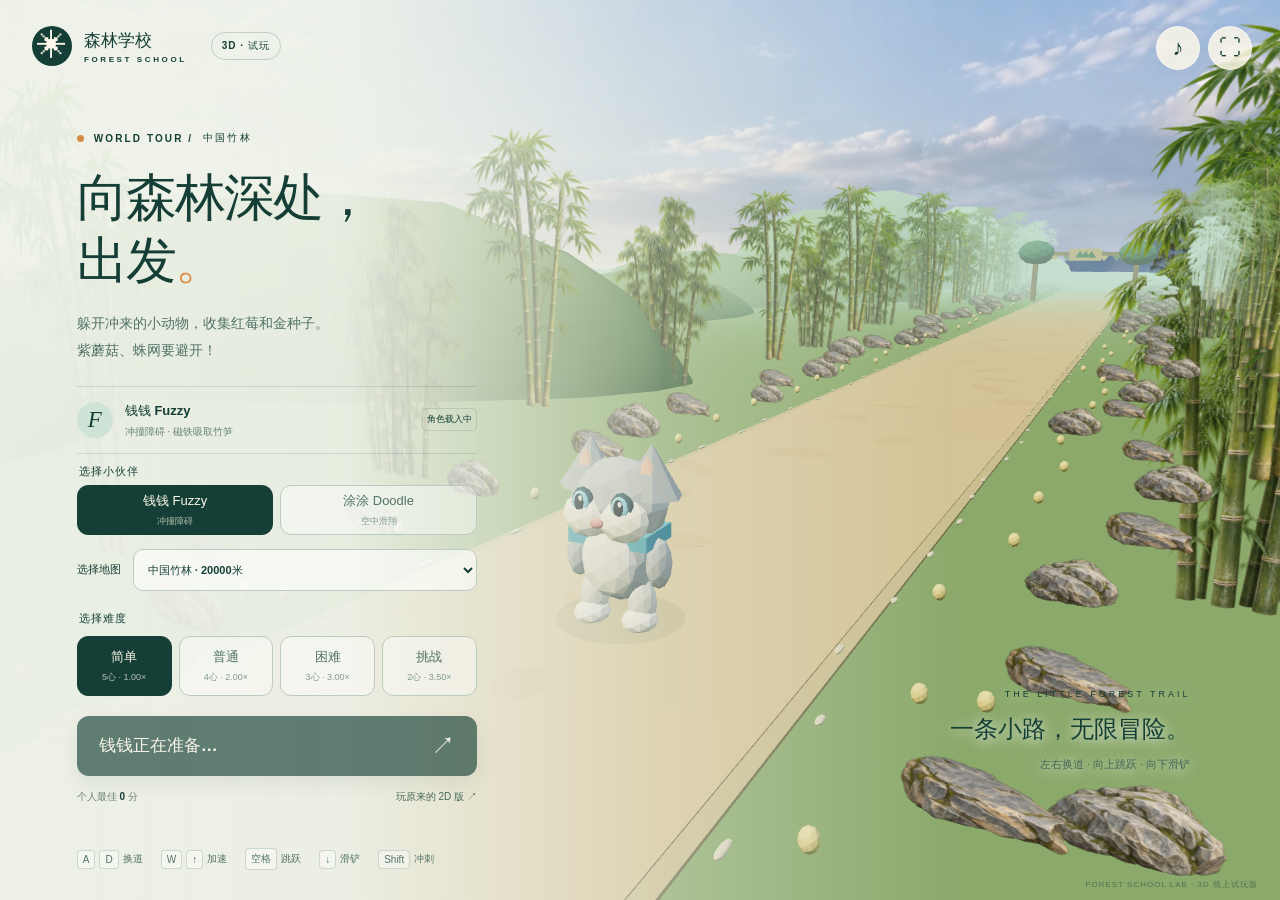
==== commit 966302c9: "Improve runner trail depth lighting and clear landscape HUD" ====
--- a/3d/index.html
+++ b/3d/index.html
@@ -9,7 +9,7 @@
     previewUrl.searchParams.delete('testMap');
     if (previewUrl.href !== location.href) history.replaceState(null, '', previewUrl.href);
   </script>
-  <link rel="icon" href="data:,"><link rel="stylesheet" href="./style.css?v=release-20261004">
+  <link rel="icon" href="data:,"><link rel="stylesheet" href="./style.css?v=trail-20261023">
 </head>
 <body>
   <main id="app">
@@ -49,7 +49,7 @@
   </main>
   <script type="importmap">{"imports":{"three":"./vendor/three.module.js"}}</script>
   <script type="module">
-    import('./main.js?v=audit-20261014').catch(error => {
+    import('./main.js?v=trail-20261023').catch(error => {
       console.error(error);
       document.querySelector('#failure').hidden = false;
       document.querySelector('#failure-copy').textContent = '3D 加载失败。可刷新重试，或先玩原来的 2D 版本。';
--- a/3d/style.css
+++ b/3d/style.css
@@ -39,3 +39,20 @@
 @media(orientation:portrait){#toast,#animal-warning{left:16px;font-size:11px}}
 @media(orientation:landscape) and (max-height:560px){#toast{bottom:100px}#animal-warning{bottom:142px}}
 @media(orientation:portrait) and (max-height:700px){.character-options{margin:6px 0}.character-options button{min-height:38px}}
+/* Keep the vanishing point and approaching obstacles clear in landscape play. */
+@media(orientation:landscape){
+  #app:not([data-mode="menu"]) .brand{display:none}
+  .stats{left:max(24px,env(safe-area-inset-left));top:24px;transform:none;width:310px;padding:10px 14px;gap:12px;border-radius:14px;background:#fcf7e9e8}
+  .stats strong{font-size:23px}.health-track{width:96px}
+  .trail-label{top:30px;padding:7px 12px;border-radius:20px;background:#fcf7e9d9;letter-spacing:0}
+  .mission-pill{left:max(24px,env(safe-area-inset-left));top:108px;transform:none;width:270px;min-height:36px;font-size:11px;border-width:1px;background:#fcf7e9de;box-shadow:none}
+  .mission-alert{width:22px;height:22px;font-size:16px}.mission-pill strong{font-size:12px}
+  .dash-status{top:94px;background:#103c35c9;box-shadow:none}
+}
+@media(orientation:landscape) and (max-height:560px){
+  .stats{left:max(16px,env(safe-area-inset-left));top:12px;width:260px;padding:7px 10px;gap:8px}.stats strong{font-size:20px}
+  .trail-label{left:max(16px,env(safe-area-inset-left));top:80px;transform:none;font-size:9px;padding:4px 8px}
+  .mission-pill{left:max(16px,env(safe-area-inset-left));top:114px;width:240px;min-height:32px;padding:5px 8px}
+  .dash-status{top:70px;width:94px;padding:7px}.dash-status strong{font-size:14px}
+  .powerups{top:auto;bottom:100px}
+}
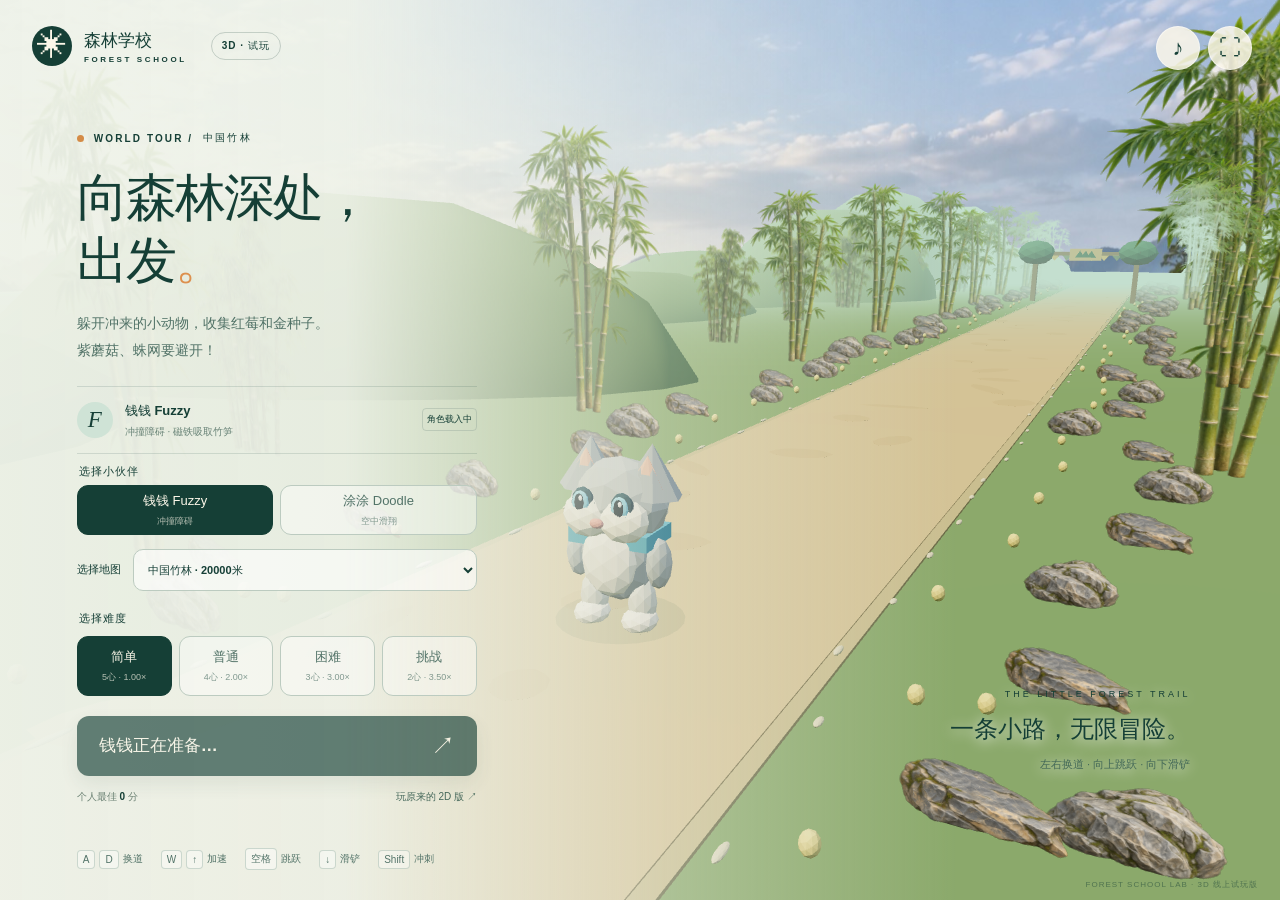
==== commit 1e8f33fa: "Add gentle forest wind and layered scenery motion" ====
--- a/3d/index.html
+++ b/3d/index.html
@@ -49,7 +49,7 @@
   </main>
   <script type="importmap">{"imports":{"three":"./vendor/three.module.js"}}</script>
   <script type="module">
-    import('./main.js?v=trail-20261023').catch(error => {
+    import('./main.js?v=wind-20261024').catch(error => {
       console.error(error);
       document.querySelector('#failure').hidden = false;
       document.querySelector('#failure-copy').textContent = '3D 加载失败。可刷新重试，或先玩原来的 2D 版本。';
